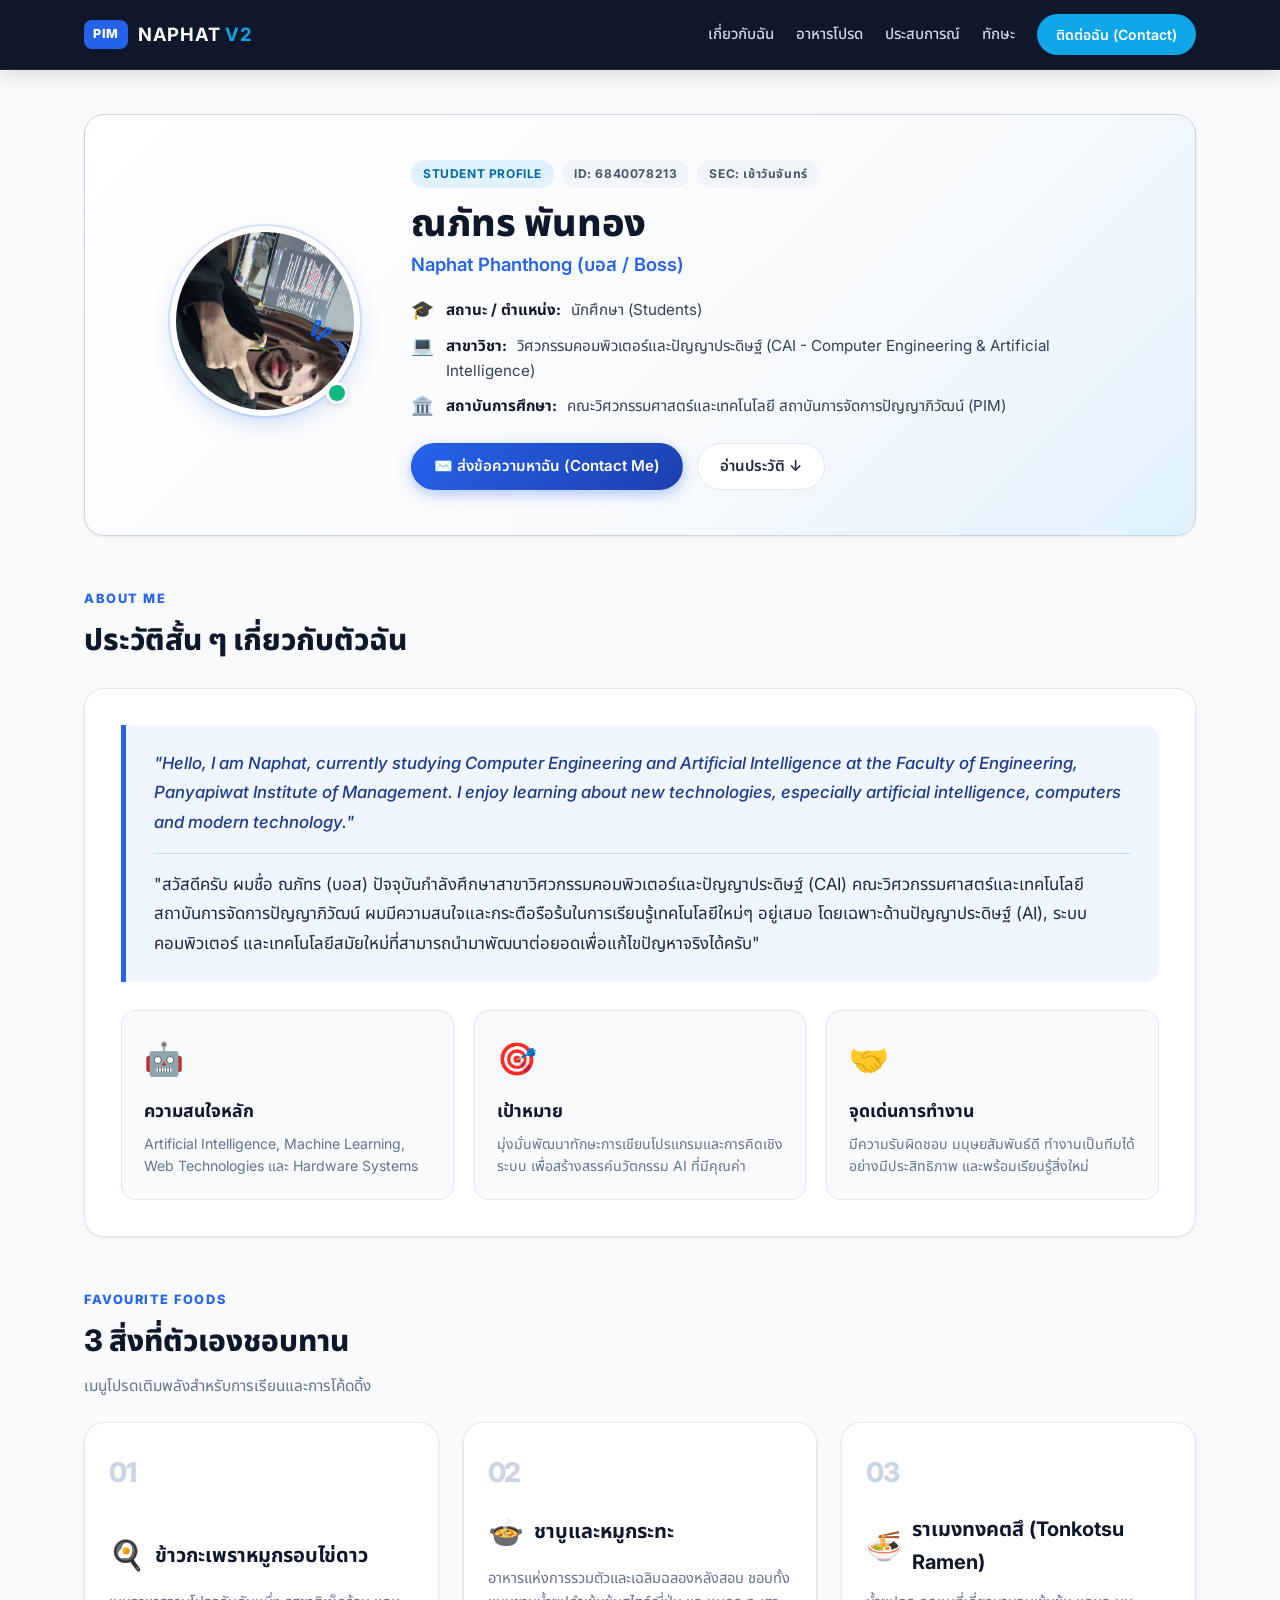
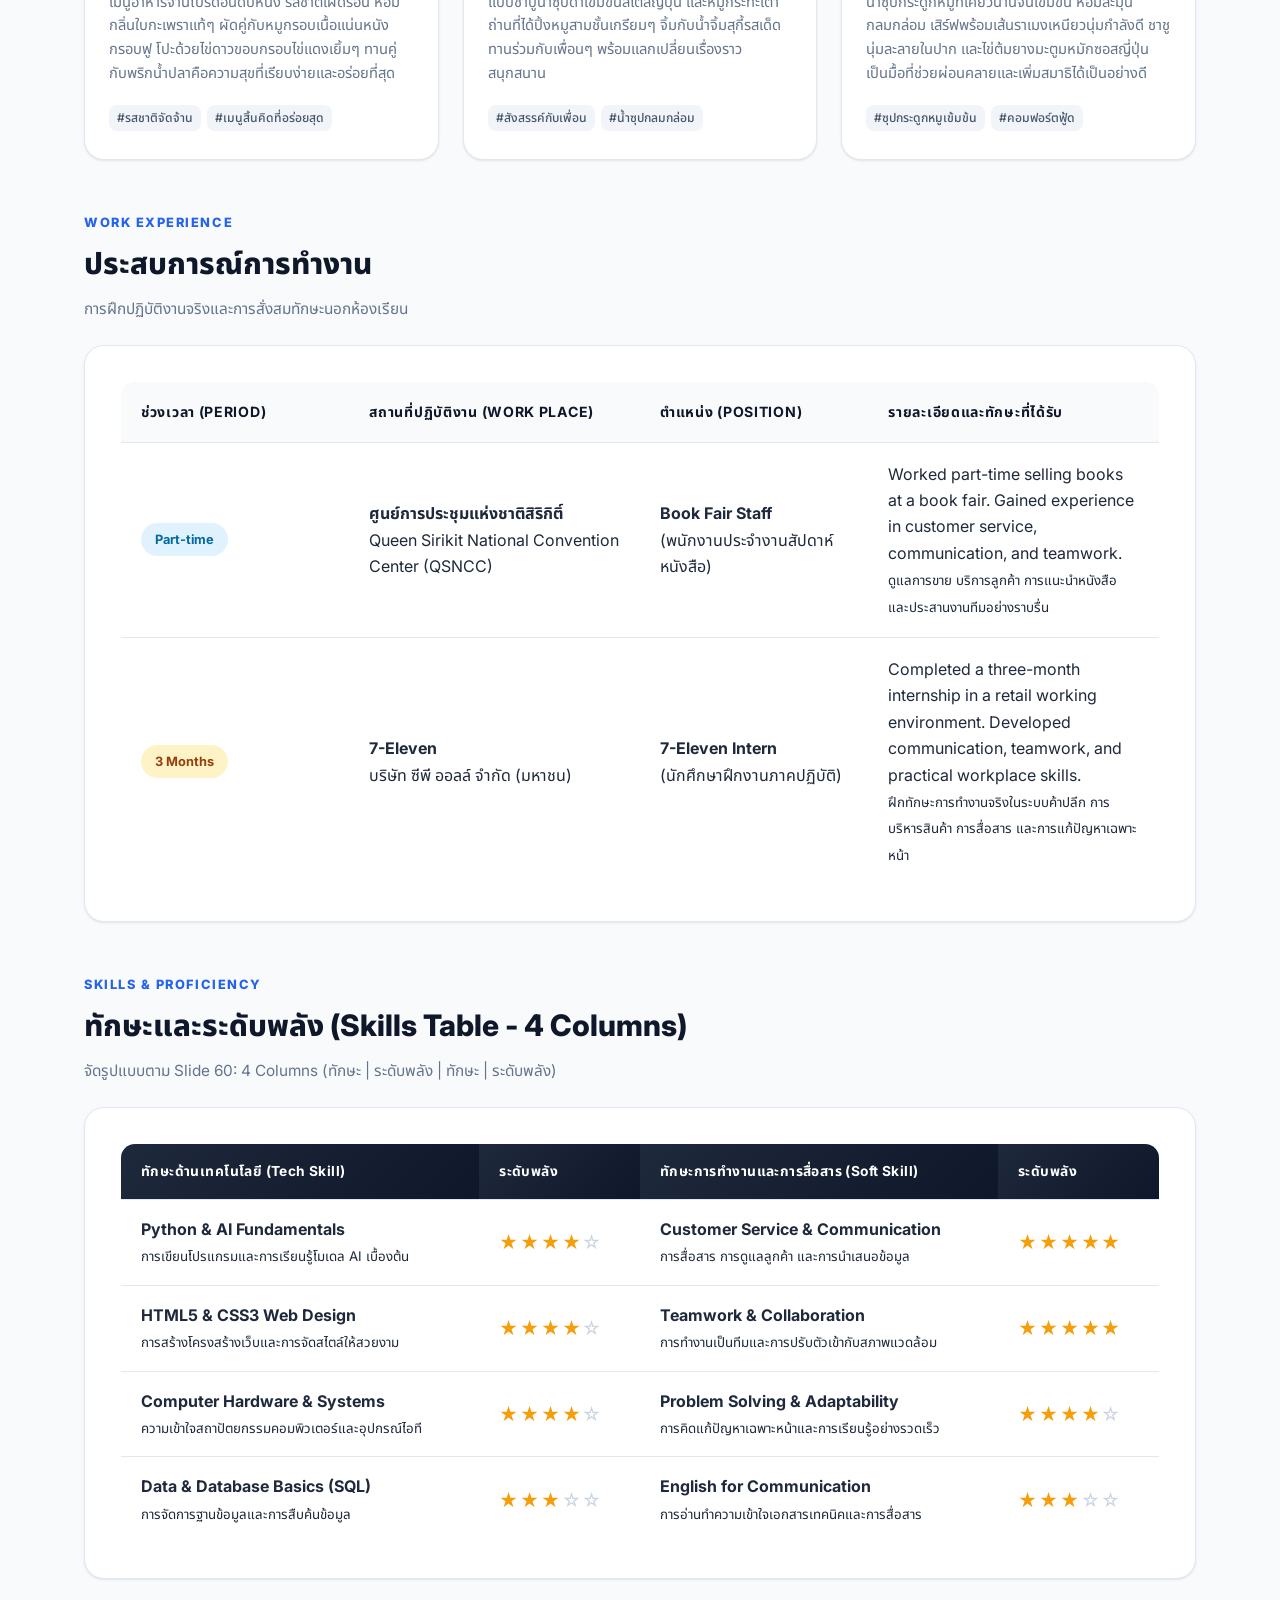
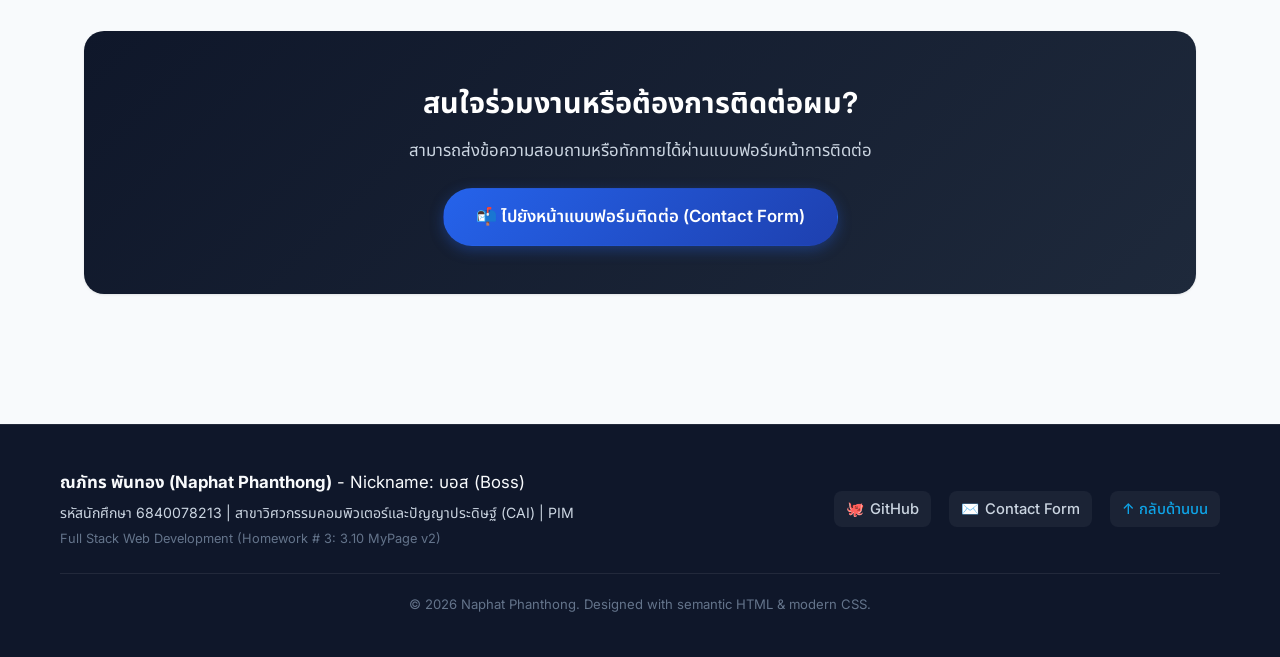
==== index.html @ 55279a35 "Initial commit for Homework 3.10 MyPage v2" ====
<!doctype html>
<html lang="th">
  <head>
    <meta charset="utf-8">
    <meta name="viewport" content="width=device-width, initial-scale=1">
    <meta name="description" content="Resume & Profile v2 - Naphat Phanthong (บอส) นักศึกษา CAI สถาบันการจัดการปัญญาภิวัฒน์">
    <title>Naphat Phanthong | My Page v2 (Profile & Resume)</title>
    <!-- Google Fonts: Inter & Noto Sans Thai -->
    <link rel="preconnect" href="https://fonts.googleapis.com">
    <link rel="preconnect" href="https://fonts.gstatic.com" crossorigin>
    <link href="https://fonts.googleapis.com/css2?family=Inter:wght@300;400;500;600;700;800&family=Noto+Sans+Thai:wght@300;400;500;600;700;800&display=swap" rel="stylesheet">
    <link rel="stylesheet" href="styles.css">
  </head>
  <body>
    <!-- Top Navigation Bar -->
    <header class="site-header">
      <nav class="nav-container" aria-label="เมนูหลัก">
        <a class="nav-brand" href="index.html">
          <span class="brand-badge">PIM</span>
          <span class="brand-text">NAPHAT <strong>V2</strong></span>
        </a>
        <div class="nav-links">
          <a href="#about" class="nav-link">เกี่ยวกับฉัน</a>
          <a href="#favourites" class="nav-link">อาหารโปรด</a>
          <a href="#experience" class="nav-link">ประสบการณ์</a>
          <a href="#skills" class="nav-link">ทักษะ</a>
          <!-- Button เข้าสู่หน้าการติดต่อจาก index.html ตาม Requirement ข้อ 10 -->
          <a href="contact.html" class="btn btn-nav">ติดต่อฉัน (Contact)</a>
        </div>
      </nav>
    </header>

    <main class="main-content">
      <!-- HERO / PROFILE SECTION -->
      <!-- จัด layout ในรูปแบบ Table ตามข้อกำหนด slide 59 (2 - HTML) -->
      <section class="hero-section" aria-label="ข้อมูลโปรไฟล์">
        <div class="card hero-card">
          <!-- Slide 59 Table Layout: Challenge ทำให้รูปกับ Text ห่างกันได้ด้วย CSS padding/border-spacing -->
          <table class="profile-layout-table" role="presentation">
            <tr>
              <!-- Profile Picture Cell (ภาพทรงกลมตาม requirement) -->
              <td class="profile-img-cell">
                <div class="avatar-wrapper">
                  <img src="pf.jpg" alt="รูปโปรไฟล์ของ ณภัทร พันทอง (Naphat Phanthong)" class="profile-img">
                  <span class="status-indicator" title="พร้อมเปิดรับโอกาสใหม่ๆ"></span>
                </div>
              </td>

              <!-- Profile Details Cell -->
              <td class="profile-info-cell">
                <div class="tag-row">
                  <span class="badge badge-accent">STUDENT PROFILE</span>
                  <span class="badge badge-subtle">ID: 6840078213</span>
                  <span class="badge badge-subtle">SEC: เช้าวันจันทร์</span>
                </div>
                <h1 class="profile-name">ณภัทร พันทอง</h1>
                <p class="profile-subname">Naphat Phanthong (บอส / Boss)</p>
                
                <div class="profile-meta-list">
                  <div class="meta-item">
                    <span class="meta-icon">🎓</span>
                    <div>
                      <strong>สถานะ / ตำแหน่ง:</strong>
                      <span>นักศึกษา (Students)</span>
                    </div>
                  </div>
                  <div class="meta-item">
                    <span class="meta-icon">💻</span>
                    <div>
                      <strong>สาขาวิชา:</strong>
                      <span>วิศวกรรมคอมพิวเตอร์และปัญญาประดิษฐ์ (CAI - Computer Engineering &amp; Artificial Intelligence)</span>
                    </div>
                  </div>
                  <div class="meta-item">
                    <span class="meta-icon">🏛️</span>
                    <div>
                      <strong>สถาบันการศึกษา:</strong>
                      <span>คณะวิศวกรรมศาสตร์และเทคโนโลยี สถาบันการจัดการปัญญาภิวัฒน์ (PIM)</span>
                    </div>
                  </div>
                </div>

                <div class="hero-actions">
                  <a href="contact.html" class="btn btn-primary">✉️ ส่งข้อความหาฉัน (Contact Me)</a>
                  <a href="#about" class="btn btn-secondary">อ่านประวัติ ↓</a>
                </div>
              </td>
            </tr>
          </table>
        </div>
      </section>

      <!-- ABOUT ME SECTION -->
      <section id="about" class="content-section" aria-labelledby="about-title">
        <div class="section-header">
          <p class="section-eyebrow">ABOUT ME</p>
          <h2 id="about-title" class="section-title">ประวัติสั้น ๆ เกี่ยวกับตัวฉัน</h2>
        </div>
        <div class="card about-card">
          <div class="about-quote">
            <p class="lang-en">
              "Hello, I am Naphat, currently studying Computer Engineering and Artificial Intelligence at the Faculty of Engineering, Panyapiwat Institute of Management. 
              I enjoy learning about new technologies, especially artificial intelligence, computers and modern technology."
            </p>
            <hr class="quote-divider">
            <p class="lang-th">
              "สวัสดีครับ ผมชื่อ ณภัทร (บอส) ปัจจุบันกำลังศึกษาสาขาวิศวกรรมคอมพิวเตอร์และปัญญาประดิษฐ์ (CAI) คณะวิศวกรรมศาสตร์และเทคโนโลยี สถาบันการจัดการปัญญาภิวัฒน์ 
              ผมมีความสนใจและกระตือรือร้นในการเรียนรู้เทคโนโลยีใหม่ๆ อยู่เสมอ โดยเฉพาะด้านปัญญาประดิษฐ์ (AI), ระบบคอมพิวเตอร์ และเทคโนโลยีสมัยใหม่ที่สามารถนำมาพัฒนาต่อยอดเพื่อแก้ไขปัญหาจริงได้ครับ"
            </p>
          </div>
          <div class="about-highlights">
            <div class="highlight-box">
              <span class="highlight-emoji">🤖</span>
              <h3>ความสนใจหลัก</h3>
              <p>Artificial Intelligence, Machine Learning, Web Technologies และ Hardware Systems</p>
            </div>
            <div class="highlight-box">
              <span class="highlight-emoji">🎯</span>
              <h3>เป้าหมาย</h3>
              <p>มุ่งมั่นพัฒนาทักษะการเขียนโปรแกรมและการคิดเชิงระบบ เพื่อสร้างสรรค์นวัตกรรม AI ที่มีคุณค่า</p>
            </div>
            <div class="highlight-box">
              <span class="highlight-emoji">🤝</span>
              <h3>จุดเด่นการทำงาน</h3>
              <p>มีความรับผิดชอบ มนุษยสัมพันธ์ดี ทำงานเป็นทีมได้อย่างมีประสิทธิภาพ และพร้อมเรียนรู้สิ่งใหม่</p>
            </div>
          </div>
        </div>
      </section>

      <!-- FAVOURITE FOODS SECTION (ใช้ ol หรือ ul บอกสิ่งที่ชอบทาน 3 อย่าง) -->
      <section id="favourites" class="content-section" aria-labelledby="favourites-title">
        <div class="section-header">
          <p class="section-eyebrow">FAVOURITE FOODS</p>
          <h2 id="favourites-title" class="section-title">3 สิ่งที่ตัวเองชอบทาน</h2>
          <p class="section-desc">เมนูโปรดเติมพลังสำหรับการเรียนและการโค้ดดิ้ง</p>
        </div>
        <!-- ใช้ ol ตามข้อกำหนดของอาจารย์ -->
        <ol class="food-list">
          <li class="food-item">
            <div class="food-rank">01</div>
            <div class="food-info">
              <div class="food-header">
                <span class="food-emoji">🍳</span>
                <h3>ข้าวกะเพราหมูกรอบไข่ดาว</h3>
              </div>
              <p class="food-desc">
                เมนูอาหารจานโปรดอันดับหนึ่ง รสชาติเผ็ดร้อน หอมกลิ่นใบกะเพราแท้ๆ ผัดคู่กับหมูกรอบเนื้อแน่นหนังกรอบฟู โปะด้วยไข่ดาวขอบกรอบไข่แดงเยิ้มๆ ทานคู่กับพริกน้ำปลาคือความสุขที่เรียบง่ายและอร่อยที่สุด
              </p>
              <div class="food-tags">
                <span class="tag">#รสชาติจัดจ้าน</span>
                <span class="tag">#เมนูสิ้นคิดที่อร่อยสุด</span>
              </div>
            </div>
          </li>

          <li class="food-item">
            <div class="food-rank">02</div>
            <div class="food-info">
              <div class="food-header">
                <span class="food-emoji">🍲</span>
                <h3>ชาบูและหมูกระทะ</h3>
              </div>
              <p class="food-desc">
                อาหารแห่งการรวมตัวและเฉลิมฉลองหลังสอบ ชอบทั้งแบบชาบูน้ำซุปดำเข้มข้นสไตล์ญี่ปุ่น และหมูกระทะเตาถ่านที่ได้ปิ้งหมูสามชั้นเกรียมๆ จิ้มกับน้ำจิ้มสุกี้รสเด็ด ทานร่วมกับเพื่อนๆ พร้อมแลกเปลี่ยนเรื่องราวสนุกสนาน
              </p>
              <div class="food-tags">
                <span class="tag">#สังสรรค์กับเพื่อน</span>
                <span class="tag">#น้ำซุปกลมกล่อม</span>
              </div>
            </div>
          </li>

          <li class="food-item">
            <div class="food-rank">03</div>
            <div class="food-info">
              <div class="food-header">
                <span class="food-emoji">🍜</span>
                <h3>ราเมงทงคตสึ (Tonkotsu Ramen)</h3>
              </div>
              <p class="food-desc">
                น้ำซุปกระดูกหมูที่เคี่ยวนานจนเข้มข้น หอมละมุน กลมกล่อม เสิร์ฟพร้อมเส้นราเมงเหนียวนุ่มกำลังดี ชาชูนุ่มละลายในปาก และไข่ต้มยางมะตูมหมักซอสญี่ปุ่น เป็นมื้อที่ช่วยผ่อนคลายและเพิ่มสมาธิได้เป็นอย่างดี
              </p>
              <div class="food-tags">
                <span class="tag">#ซุปกระดูกหมูเข้มข้น</span>
                <span class="tag">#คอมฟอร์ตฟู้ด</span>
              </div>
            </div>
          </li>
        </ol>
      </section>

      <!-- EXPERIENCE SECTION -->
      <section id="experience" class="content-section" aria-labelledby="experience-title">
        <div class="section-header">
          <p class="section-eyebrow">WORK EXPERIENCE</p>
          <h2 id="experience-title" class="section-title">ประสบการณ์การทำงาน</h2>
          <p class="section-desc">การฝึกปฏิบัติงานจริงและการสั่งสมทักษะนอกห้องเรียน</p>
        </div>
        
        <div class="card experience-card">
          <!-- ตารางแสดงประสบการณ์ตามแนวทาง Slide 60 (2 - HTML) -->
          <div class="table-responsive">
            <table class="experience-table">
              <thead>
                <tr>
                  <th scope="col" style="width: 22%;">ช่วงเวลา (Period)</th>
                  <th scope="col" style="width: 28%;">สถานที่ปฏิบัติงาน (Work Place)</th>
                  <th scope="col" style="width: 22%;">ตำแหน่ง (Position)</th>
                  <th scope="col" style="width: 28%;">รายละเอียดและทักษะที่ได้รับ</th>
                </tr>
              </thead>
              <tbody>
                <tr>
                  <td>
                    <span class="period-pill">Part-time</span>
                  </td>
                  <td>
                    <strong>ศูนย์การประชุมแห่งชาติสิริกิติ์</strong><br>
                    <span class="text-muted">Queen Sirikit National Convention Center (QSNCC)</span>
                  </td>
                  <td>
                    <strong>Book Fair Staff</strong><br>
                    <span class="text-muted">(พนักงานประจำงานสัปดาห์หนังสือ)</span>
                  </td>
                  <td>
                    Worked part-time selling books at a book fair. Gained experience in customer service, communication, and teamwork.<br>
                    <small class="text-muted">ดูแลการขาย บริการลูกค้า การแนะนำหนังสือ และประสานงานทีมอย่างราบรื่น</small>
                  </td>
                </tr>
                <tr>
                  <td>
                    <span class="period-pill period-intern">3 Months</span>
                  </td>
                  <td>
                    <strong>7-Eleven</strong><br>
                    <span class="text-muted">บริษัท ซีพี ออลล์ จำกัด (มหาชน)</span>
                  </td>
                  <td>
                    <strong>7-Eleven Intern</strong><br>
                    <span class="text-muted">(นักศึกษาฝึกงานภาคปฏิบัติ)</span>
                  </td>
                  <td>
                    Completed a three-month internship in a retail working environment. Developed communication, teamwork, and practical workplace skills.<br>
                    <small class="text-muted">ฝึกทักษะการทำงานจริงในระบบค้าปลีก การบริหารสินค้า การสื่อสาร และการแก้ปัญหาเฉพาะหน้า</small>
                  </td>
                </tr>
              </tbody>
            </table>
          </div>
        </div>
      </section>

      <!-- SKILLS SECTION -->
      <!-- กำหนดให้มี 4 column ใช้ Table ตามข้อกำหนด Slide 60 (2 - HTML) -->
      <section id="skills" class="content-section" aria-labelledby="skills-title">
        <div class="section-header">
          <p class="section-eyebrow">SKILLS &amp; PROFICIENCY</p>
          <h2 id="skills-title" class="section-title">ทักษะและระดับพลัง (Skills Table - 4 Columns)</h2>
          <p class="section-desc">จัดรูปแบบตาม Slide 60: 4 Columns (ทักษะ | ระดับพลัง | ทักษะ | ระดับพลัง)</p>
        </div>

        <div class="card skills-card">
          <div class="table-responsive">
            <!-- 4 Column Table according to slide 60 requirement -->
            <table class="skills-table">
              <thead>
                <tr>
                  <th scope="col">ทักษะด้านเทคโนโลยี (Tech Skill)</th>
                  <th scope="col">ระดับพลัง</th>
                  <th scope="col">ทักษะการทำงานและการสื่อสาร (Soft Skill)</th>
                  <th scope="col">ระดับพลัง</th>
                </tr>
              </thead>
              <tbody>
                <tr>
                  <td>
                    <strong>Python &amp; AI Fundamentals</strong><br>
                    <small class="text-muted">การเขียนโปรแกรมและการเรียนรู้โมเดล AI เบื้องต้น</small>
                  </td>
                  <td>
                    <span class="star-rating" aria-label="4 จาก 5 ดาว">
                      <span class="stars-active">★★★★</span><span class="stars-dim">☆</span>
                    </span>
                  </td>
                  <td>
                    <strong>Customer Service &amp; Communication</strong><br>
                    <small class="text-muted">การสื่อสาร การดูแลลูกค้า และการนำเสนอข้อมูล</small>
                  </td>
                  <td>
                    <span class="star-rating" aria-label="5 จาก 5 ดาว">
                      <span class="stars-active">★★★★★</span>
                    </span>
                  </td>
                </tr>
                <tr>
                  <td>
                    <strong>HTML5 &amp; CSS3 Web Design</strong><br>
                    <small class="text-muted">การสร้างโครงสร้างเว็บและการจัดสไตล์ให้สวยงาม</small>
                  </td>
                  <td>
                    <span class="star-rating" aria-label="4 จาก 5 ดาว">
                      <span class="stars-active">★★★★</span><span class="stars-dim">☆</span>
                    </span>
                  </td>
                  <td>
                    <strong>Teamwork &amp; Collaboration</strong><br>
                    <small class="text-muted">การทำงานเป็นทีมและการปรับตัวเข้ากับสภาพแวดล้อม</small>
                  </td>
                  <td>
                    <span class="star-rating" aria-label="5 จาก 5 ดาว">
                      <span class="stars-active">★★★★★</span>
                    </span>
                  </td>
                </tr>
                <tr>
                  <td>
                    <strong>Computer Hardware &amp; Systems</strong><br>
                    <small class="text-muted">ความเข้าใจสถาปัตยกรรมคอมพิวเตอร์และอุปกรณ์ไอที</small>
                  </td>
                  <td>
                    <span class="star-rating" aria-label="4 จาก 5 ดาว">
                      <span class="stars-active">★★★★</span><span class="stars-dim">☆</span>
                    </span>
                  </td>
                  <td>
                    <strong>Problem Solving &amp; Adaptability</strong><br>
                    <small class="text-muted">การคิดแก้ปัญหาเฉพาะหน้าและการเรียนรู้อย่างรวดเร็ว</small>
                  </td>
                  <td>
                    <span class="star-rating" aria-label="4 จาก 5 ดาว">
                      <span class="stars-active">★★★★</span><span class="stars-dim">☆</span>
                    </span>
                  </td>
                </tr>
                <tr>
                  <td>
                    <strong>Data &amp; Database Basics (SQL)</strong><br>
                    <small class="text-muted">การจัดการฐานข้อมูลและการสืบค้นข้อมูล</small>
                  </td>
                  <td>
                    <span class="star-rating" aria-label="3 จาก 5 ดาว">
                      <span class="stars-active">★★★</span><span class="stars-dim">☆☆</span>
                    </span>
                  </td>
                  <td>
                    <strong>English for Communication</strong><br>
                    <small class="text-muted">การอ่านทำความเข้าใจเอกสารเทคนิคและการสื่อสาร</small>
                  </td>
                  <td>
                    <span class="star-rating" aria-label="3 จาก 5 ดาว">
                      <span class="stars-active">★★★</span><span class="stars-dim">☆☆</span>
                    </span>
                  </td>
                </tr>
              </tbody>
            </table>
          </div>
        </div>
      </section>

      <!-- CALL TO ACTION SECTION -->
      <section class="cta-section">
        <div class="card cta-card">
          <h2>สนใจร่วมงานหรือต้องการติดต่อผม?</h2>
          <p>สามารถส่งข้อความสอบถามหรือทักทายได้ผ่านแบบฟอร์มหน้าการติดต่อ</p>
          <a href="contact.html" class="btn btn-primary btn-large">📬 ไปยังหน้าแบบฟอร์มติดต่อ (Contact Form)</a>
        </div>
      </section>
    </main>

    <!-- FOOTER SECTION (ตามข้อกำหนด: ใส่ link Github และ contact.html) -->
    <footer class="site-footer">
      <div class="footer-container">
        <div class="footer-info">
          <p class="footer-author"><strong>ณภัทร พันทอง (Naphat Phanthong)</strong> - Nickname: บอส (Boss)</p>
          <p class="footer-sub">รหัสนักศึกษา 6840078213 | สาขาวิศวกรรมคอมพิวเตอร์และปัญญาประดิษฐ์ (CAI) | PIM</p>
          <p class="footer-course">Full Stack Web Development (Homework # 3: 3.10 MyPage v2)</p>
        </div>
        <div class="footer-links">
          <a href="https://github.com/" target="_blank" rel="noopener noreferrer" class="footer-link">
            <span class="link-icon">🐙</span> GitHub
          </a>
          <a href="contact.html" class="footer-link">
            <span class="link-icon">✉️</span> Contact Form
          </a>
          <a href="#top" class="footer-link top-link">
            ↑ กลับด้านบน
          </a>
        </div>
      </div>
      <div class="footer-bottom">
        <p>© 2026 Naphat Phanthong. Designed with semantic HTML &amp; modern CSS.</p>
      </div>
    </footer>
  </body>
</html>
---- styles.css ----
/* ==========================================================================
   MyPage v2 - Stylesheet
   Student: Naphat Phanthong (บอส) 6840078213
   Department: CAI (Computer Engineering & AI), PIM
   Course: Full Stack Web Development - Homework # 3.10
   ========================================================================== */

/* --------------------------------------------------------------------------
   1. CSS Variables & Reset
   -------------------------------------------------------------------------- */
:root {
  --primary: #2563eb;         /* Modern Royal Blue */
  --primary-dark: #1d4ed8;
  --primary-light: #60a5fa;
  --primary-soft: #eff6ff;

  --accent: #0ea5e9;          /* Cyan Accent */
  --accent-glow: rgba(14, 165, 233, 0.15);

  --dark-bg: #0f172a;         /* Slate 900 for Nav/Footer */
  --dark-surface: #1e293b;    /* Slate 800 */
  --dark-text: #f8fafc;

  --body-bg: #f8fafc;         /* Crisp soft background */
  --card-bg: #ffffff;
  --card-border: #e2e8f0;

  --text-main: #1e293b;       /* Slate 800 */
  --text-muted: #64748b;      /* Slate 500 */
  --text-light: #94a3b8;

  --star-active: #f59e0b;     /* Amber gold for star ratings */
  --star-dim: #cbd5e1;

  --radius-sm: 8px;
  --radius-md: 14px;
  --radius-lg: 20px;
  --radius-full: 9999px;

  --shadow-sm: 0 1px 3px rgba(0, 0, 0, 0.06), 0 1px 2px rgba(0, 0, 0, 0.04);
  --shadow-md: 0 4px 14px -2px rgba(15, 23, 42, 0.08), 0 2px 6px -1px rgba(15, 23, 42, 0.04);
  --shadow-lg: 0 12px 28px -4px rgba(15, 23, 42, 0.12), 0 4px 10px -2px rgba(15, 23, 42, 0.06);

  --font-family: 'Inter', 'Noto Sans Thai', -apple-system, BlinkMacSystemFont, sans-serif;
  --transition: all 0.25s cubic-bezier(0.4, 0, 0.2, 1);
}

*, *::before, *::after {
  box-sizing: border-box;
}

html {
  scroll-behavior: smooth;
  font-size: 16px;
}

body {
  margin: 0;
  padding: 0;
  font-family: var(--font-family);
  background-color: var(--body-bg);
  color: var(--text-main);
  line-height: 1.65;
  -webkit-font-smoothing: antialiased;
}

a {
  color: var(--primary);
  text-decoration: none;
  transition: var(--transition);
}

a:hover {
  color: var(--primary-dark);
}

img {
  max-width: 100%;
  display: block;
}

/* --------------------------------------------------------------------------
   2. Header & Navigation Bar
   -------------------------------------------------------------------------- */
.site-header {
  background: var(--dark-bg);
  position: sticky;
  top: 0;
  z-index: 100;
  box-shadow: 0 4px 20px rgba(0, 0, 0, 0.15);
  border-bottom: 1px solid rgba(255, 255, 255, 0.08);
}

.nav-container {
  max-width: 1160px;
  margin: 0 auto;
  padding: 14px 24px;
  display: flex;
  align-items: center;
  justify-content: space-between;
  gap: 20px;
}

.nav-brand {
  display: flex;
  align-items: center;
  gap: 10px;
  color: #ffffff;
  text-decoration: none;
}

.brand-badge {
  background: var(--primary);
  color: #ffffff;
  font-weight: 800;
  font-size: 0.78rem;
  letter-spacing: 0.05em;
  padding: 4px 9px;
  border-radius: var(--radius-sm);
  display: inline-block;
}

.brand-text {
  font-weight: 700;
  font-size: 1.15rem;
  letter-spacing: 0.04em;
  color: #ffffff;
}

.brand-text strong {
  color: var(--accent);
}

.nav-links {
  display: flex;
  align-items: center;
  gap: 22px;
}

.nav-link {
  color: #cbd5e1;
  font-size: 0.94rem;
  font-weight: 500;
  transition: var(--transition);
}

.nav-link:hover {
  color: #ffffff;
}

/* --------------------------------------------------------------------------
   3. Buttons & Badges
   -------------------------------------------------------------------------- */
.btn {
  display: inline-flex;
  align-items: center;
  justify-content: center;
  gap: 8px;
  font-family: inherit;
  font-weight: 600;
  font-size: 0.94rem;
  padding: 10px 22px;
  border-radius: var(--radius-full);
  border: 1px solid transparent;
  cursor: pointer;
  transition: var(--transition);
  text-decoration: none;
}

.btn-primary {
  background: linear-gradient(135deg, var(--primary) 0%, #1e40af 100%);
  color: #ffffff;
  box-shadow: 0 4px 14px rgba(37, 99, 235, 0.35);
}

.btn-primary:hover {
  background: linear-gradient(135deg, var(--primary-dark) 0%, #172554 100%);
  color: #ffffff;
  transform: translateY(-2px);
  box-shadow: 0 6px 18px rgba(37, 99, 235, 0.45);
}

.btn-secondary {
  background: #ffffff;
  color: var(--text-main);
  border: 1px solid var(--card-border);
}

.btn-secondary:hover {
  background: var(--primary-soft);
  color: var(--primary);
  border-color: var(--primary-light);
  transform: translateY(-2px);
}

.btn-nav {
  background: var(--accent);
  color: #ffffff;
  font-size: 0.88rem;
  padding: 8px 18px;
}

.btn-nav:hover,
.btn-nav.active {
  background: #0284c7;
  color: #ffffff;
  transform: translateY(-1px);
}

.btn-large {
  padding: 14px 32px;
  font-size: 1.05rem;
}

.btn-block {
  width: 100%;
}

.badge {
  display: inline-block;
  padding: 4px 12px;
  font-size: 0.75rem;
  font-weight: 700;
  border-radius: var(--radius-full);
  letter-spacing: 0.05em;
}

.badge-accent {
  background: #e0f2fe;
  color: #0369a1;
}

.badge-subtle {
  background: #f1f5f9;
  color: #475569;
}

/* --------------------------------------------------------------------------
   4. Layout & Cards
   -------------------------------------------------------------------------- */
.main-content {
  max-width: 1160px;
  margin: 0 auto;
  padding: 32px 24px 60px;
}

.content-section {
  margin-top: 52px;
}

.section-header {
  margin-bottom: 24px;
}

.section-eyebrow {
  margin: 0 0 6px;
  font-size: 0.8rem;
  font-weight: 800;
  letter-spacing: 0.12em;
  color: var(--primary);
}

.section-title {
  margin: 0 0 8px;
  font-size: 1.85rem;
  font-weight: 800;
  color: var(--dark-bg);
}

.section-desc {
  margin: 0;
  color: var(--text-muted);
  font-size: 0.96rem;
}

.card {
  background: var(--card-bg);
  border: 1px solid var(--card-border);
  border-radius: var(--radius-lg);
  padding: 36px;
  box-shadow: var(--shadow-sm);
  transition: var(--transition);
}

.card:hover {
  box-shadow: var(--shadow-md);
}

/* --------------------------------------------------------------------------
   5. Hero / Profile Layout (Slide 59 Table Requirement)
   -------------------------------------------------------------------------- */
.hero-section {
  margin-top: 12px;
}

.hero-card {
  background: linear-gradient(135deg, #ffffff 0%, #f8fafc 60%, #e0f2fe 100%);
  border: 1px solid #cbd5e1;
  padding: 44px;
}

/* 
   *** CHALLENGE (Slide 59: 2 - HTML) ***
   คำถาม: ทำให้รูปกับ Text ห่างกันได้อย่างไร?
   คำตอบ:
   1) ใช้ border-spacing: 36px 0; บนแท็ก table เมื่อตั้ง border-collapse: separate;
   2) หรือใช้ padding-left บน <td> ข้อความ (.profile-info-cell)
   โค้ดด้านล่างใช้ทั้งสองวิธีเพื่อระยะห่างที่สวยงามและรองรับทุกเบราว์เซอร์
*/
.profile-layout-table {
  width: 100%;
  border-collapse: separate;
  border-spacing: 36px 0; /* ระยะห่างระหว่างคอลัมน์รูปภาพกับข้อความ */
  margin: 0;
}

.profile-img-cell {
  width: 200px;
  vertical-align: middle;
  text-align: center;
  padding: 0;
}

.profile-info-cell {
  vertical-align: middle;
  padding-left: 10px; /* เพิ่มระยะห่างระหว่างรูปภาพกับข้อความ */
}

.avatar-wrapper {
  position: relative;
  display: inline-block;
  width: 190px;
  height: 190px;
}

/* รูปโปรไฟล์เป็นวงกลมตามโจทย์ */
.profile-img {
  width: 100%;
  height: 100%;
  object-fit: cover;
  border-radius: 50%;
  border: 6px solid #ffffff;
  box-shadow: 0 10px 25px -5px rgba(37, 99, 235, 0.25), 0 0 0 2px rgba(37, 99, 235, 0.15);
  background-color: #cbd5e1;
}

.status-indicator {
  position: absolute;
  bottom: 12px;
  right: 12px;
  width: 22px;
  height: 22px;
  background: #10b981; /* Green online badge */
  border: 3px solid #ffffff;
  border-radius: 50%;
  box-shadow: 0 2px 6px rgba(0, 0, 0, 0.15);
}

.tag-row {
  display: flex;
  flex-wrap: wrap;
  gap: 8px;
  margin-bottom: 12px;
}

.profile-name {
  margin: 0 0 4px;
  font-size: 2.35rem;
  font-weight: 800;
  color: var(--dark-bg);
  line-height: 1.2;
}

.profile-subname {
  margin: 0 0 18px;
  font-size: 1.15rem;
  color: var(--primary);
  font-weight: 600;
}

.profile-meta-list {
  display: flex;
  flex-direction: column;
  gap: 10px;
  margin-bottom: 24px;
}

.meta-item {
  display: flex;
  align-items: flex-start;
  gap: 12px;
  font-size: 0.95rem;
}

.meta-icon {
  font-size: 1.15rem;
  line-height: 1.4;
}

.meta-item strong {
  color: var(--dark-bg);
  margin-right: 6px;
}

.meta-item span {
  color: #334155;
}

.hero-actions {
  display: flex;
  flex-wrap: wrap;
  gap: 14px;
  margin-top: 10px;
}

/* --------------------------------------------------------------------------
   6. About Me Section
   -------------------------------------------------------------------------- */
.about-quote {
  background: var(--primary-soft);
  border-left: 5px solid var(--primary);
  padding: 24px 28px;
  border-radius: 0 var(--radius-md) var(--radius-md) 0;
  margin-bottom: 28px;
}

.about-quote p {
  margin: 0;
  font-size: 1.05rem;
  line-height: 1.75;
}

.lang-en {
  color: #1e3a8a;
  font-weight: 500;
  font-style: italic;
}

.quote-divider {
  border: 0;
  height: 1px;
  background: #bfdbfe;
  margin: 16px 0;
}

.lang-th {
  color: #1e293b;
}

.about-highlights {
  display: grid;
  grid-template-columns: repeat(3, 1fr);
  gap: 20px;
}

.highlight-box {
  background: #f8fafc;
  border: 1px solid var(--card-border);
  border-radius: var(--radius-md);
  padding: 22px;
  transition: var(--transition);
}

.highlight-box:hover {
  border-color: var(--primary-light);
  transform: translateY(-3px);
  background: #ffffff;
}

.highlight-emoji {
  font-size: 2rem;
  display: inline-block;
  margin-bottom: 10px;
}

.highlight-box h3 {
  margin: 0 0 8px;
  font-size: 1.1rem;
  color: var(--dark-bg);
}

.highlight-box p {
  margin: 0;
  font-size: 0.88rem;
  color: var(--text-muted);
  line-height: 1.55;
}

/* --------------------------------------------------------------------------
   7. Favourite Food Section (ol / ul)
   -------------------------------------------------------------------------- */
.food-list {
  list-style: none;
  padding: 0;
  margin: 0;
  display: grid;
  grid-template-columns: repeat(3, 1fr);
  gap: 24px;
  counter-reset: food-counter;
}

.food-item {
  background: var(--card-bg);
  border: 1px solid var(--card-border);
  border-radius: var(--radius-lg);
  padding: 28px 24px;
  position: relative;
  display: flex;
  flex-direction: column;
  justify-content: space-between;
  box-shadow: var(--shadow-sm);
  transition: var(--transition);
  overflow: hidden;
}

.food-item::before {
  content: '';
  position: absolute;
  top: 0;
  left: 0;
  right: 0;
  height: 5px;
  background: linear-gradient(90deg, var(--primary), var(--accent));
  opacity: 0;
  transition: var(--transition);
}

.food-item:hover {
  transform: translateY(-4px);
  box-shadow: var(--shadow-lg);
  border-color: #cbd5e1;
}

.food-item:hover::before {
  opacity: 1;
}

.food-rank {
  font-size: 1.7rem;
  font-weight: 800;
  color: #cbd5e1;
  letter-spacing: -0.05em;
  margin-bottom: 12px;
}

.food-header {
  display: flex;
  align-items: center;
  gap: 10px;
  margin-bottom: 12px;
}

.food-emoji {
  font-size: 1.8rem;
}

.food-header h3 {
  margin: 0;
  font-size: 1.25rem;
  color: var(--dark-bg);
}

.food-desc {
  margin: 0 0 20px;
  font-size: 0.92rem;
  color: var(--text-muted);
  line-height: 1.6;
}

.food-tags {
  display: flex;
  flex-wrap: wrap;
  gap: 6px;
}

.tag {
  background: #f1f5f9;
  color: #475569;
  font-size: 0.76rem;
  padding: 3px 8px;
  border-radius: var(--radius-sm);
  font-weight: 500;
}

/* --------------------------------------------------------------------------
   8. Experience Table
   -------------------------------------------------------------------------- */
.table-responsive {
  width: 100%;
  overflow-x: auto;
  border-radius: var(--radius-md);
}

.experience-table {
  width: 100%;
  border-collapse: collapse;
  min-width: 680px;
  text-align: left;
}

.experience-table th,
.experience-table td {
  padding: 18px 20px;
  border-bottom: 1px solid var(--card-border);
  vertical-align: middle;
}

.experience-table th {
  background: #f8fafc;
  color: var(--dark-bg);
  font-weight: 700;
  font-size: 0.88rem;
  text-transform: uppercase;
  letter-spacing: 0.05em;
}

.experience-table tbody tr {
  transition: background 0.2s ease;
}

.experience-table tbody tr:hover {
  background: #f8fafc;
}

.experience-table tbody tr:last-child td {
  border-bottom: 0;
}

.period-pill {
  display: inline-block;
  background: #e0f2fe;
  color: #0369a1;
  font-weight: 700;
  font-size: 0.8rem;
  padding: 6px 14px;
  border-radius: var(--radius-full);
}

.period-intern {
  background: #fef3c7;
  color: #92400e;
}

/* --------------------------------------------------------------------------
   9. Skills Table (Slide 60 - 4 Columns Requirement)
   -------------------------------------------------------------------------- */
.skills-table {
  width: 100%;
  border-collapse: collapse;
  min-width: 720px;
  text-align: left;
}

.skills-table th,
.skills-table td {
  padding: 16px 20px;
  border-bottom: 1px solid var(--card-border);
  vertical-align: middle;
}

.skills-table th {
  background: linear-gradient(135deg, #1e293b 0%, #0f172a 100%);
  color: #ffffff;
  font-weight: 700;
  font-size: 0.86rem;
  letter-spacing: 0.03em;
}

.skills-table tbody tr {
  transition: background 0.15s ease;
}

.skills-table tbody tr:hover {
  background: #f8fafc;
}

.skills-table tbody tr:last-child td {
  border-bottom: 0;
}

.skills-table td:nth-child(2),
.skills-table td:nth-child(4) {
  white-space: nowrap;
}

.star-rating {
  font-size: 1.15rem;
  letter-spacing: 0.1em;
}

.stars-active {
  color: var(--star-active);
}

.stars-dim {
  color: var(--star-dim);
}

/* --------------------------------------------------------------------------
   10. Call to Action (CTA)
   -------------------------------------------------------------------------- */
.cta-section {
  margin-top: 52px;
}

.cta-card {
  text-align: center;
  background: linear-gradient(135deg, #0f172a 0%, #1e293b 100%);
  color: #ffffff;
  padding: 48px 30px;
  border: 0;
}

.cta-card h2 {
  margin: 0 0 10px;
  font-size: 1.8rem;
  color: #ffffff;
}

.cta-card p {
  margin: 0 0 24px;
  color: #cbd5e1;
  font-size: 1.05rem;
}

/* --------------------------------------------------------------------------
   11. Contact Page Form & Layout
   -------------------------------------------------------------------------- */
.contact-body {
  background-color: #f1f5f9;
}

.contact-page-section {
  max-width: 1040px;
  margin: 12px auto 0;
}

.text-center {
  text-align: center;
}

.contact-grid {
  display: grid;
  grid-template-columns: 1fr 1.35fr;
  gap: 32px;
  margin-top: 32px;
  align-items: start;
}

.contact-info-card {
  background: #ffffff;
}

.info-card-header {
  display: flex;
  align-items: center;
  gap: 16px;
}

.avatar-mini {
  width: 64px;
  height: 64px;
  flex: 0 0 64px;
}

.mini-profile-img {
  width: 100%;
  height: 100%;
  object-fit: cover;
  border-radius: 50%;
  border: 2px solid var(--primary);
}

.info-card-header h2 {
  margin: 0;
  font-size: 1.3rem;
  color: var(--dark-bg);
}

.card-divider {
  border: 0;
  height: 1px;
  background: var(--card-border);
  margin: 22px 0;
}

.contact-details-list {
  display: flex;
  flex-direction: column;
  gap: 20px;
}

.detail-item {
  display: flex;
  align-items: flex-start;
  gap: 14px;
}

.detail-icon {
  font-size: 1.35rem;
  line-height: 1.2;
}

.detail-item strong {
  display: block;
  font-size: 0.88rem;
  color: var(--text-muted);
  text-transform: uppercase;
  letter-spacing: 0.05em;
  margin-bottom: 3px;
}

.detail-item p {
  margin: 0;
  font-size: 0.95rem;
  color: var(--text-main);
  line-height: 1.5;
}

.back-home-box {
  margin-top: 28px;
}

.contact-form-card {
  background: #ffffff;
}

.form-title {
  margin: 0 0 6px;
  font-size: 1.55rem;
  color: var(--dark-bg);
}

.form-subtitle {
  margin: 0 0 24px;
  color: var(--text-muted);
  font-size: 0.92rem;
}

.contact-form {
  display: flex;
  flex-direction: column;
  gap: 20px;
}

.form-group {
  display: flex;
  flex-direction: column;
  gap: 7px;
}

.form-group label {
  font-size: 0.92rem;
  font-weight: 600;
  color: var(--dark-bg);
}

.required {
  color: #ef4444;
}

.form-group input,
.form-group select,
.form-group textarea {
  width: 100%;
  padding: 12px 16px;
  font-family: inherit;
  font-size: 0.95rem;
  color: var(--text-main);
  background: #f8fafc;
  border: 1px solid var(--card-border);
  border-radius: var(--radius-md);
  transition: var(--transition);
  outline: none;
}

.form-group input:focus,
.form-group select:focus,
.form-group textarea:focus {
  background: #ffffff;
  border-color: var(--primary);
  box-shadow: 0 0 0 3px rgba(37, 99, 235, 0.15);
}

.form-group textarea {
  resize: vertical;
  min-height: 120px;
}

.form-actions {
  display: flex;
  gap: 12px;
  margin-top: 8px;
}

/* --------------------------------------------------------------------------
   12. Footer Section (GitHub Link & Contact.html Link Required)
   -------------------------------------------------------------------------- */
.site-footer {
  background: var(--dark-bg);
  color: #94a3b8;
  padding: 44px 24px 28px;
  margin-top: 70px;
  border-top: 1px solid rgba(255, 255, 255, 0.08);
}

.footer-container {
  max-width: 1160px;
  margin: 0 auto;
  display: flex;
  justify-content: space-between;
  align-items: center;
  flex-wrap: wrap;
  gap: 24px;
  padding-bottom: 24px;
  border-bottom: 1px solid rgba(255, 255, 255, 0.08);
}

.footer-author {
  margin: 0 0 4px;
  color: #f8fafc;
  font-size: 1.05rem;
}

.footer-sub {
  margin: 0 0 4px;
  font-size: 0.88rem;
  color: #cbd5e1;
}

.footer-course {
  margin: 0;
  font-size: 0.8rem;
  color: #64748b;
}

.footer-links {
  display: flex;
  align-items: center;
  gap: 18px;
  flex-wrap: wrap;
}

.footer-link {
  display: inline-flex;
  align-items: center;
  gap: 6px;
  color: #cbd5e1;
  font-size: 0.92rem;
  font-weight: 500;
  padding: 6px 12px;
  border-radius: var(--radius-sm);
  background: rgba(255, 255, 255, 0.05);
  transition: var(--transition);
}

.footer-link:hover,
.footer-link.active {
  background: rgba(255, 255, 255, 0.12);
  color: #ffffff;
}

.top-link {
  color: var(--accent);
}

.footer-bottom {
  max-width: 1160px;
  margin: 20px auto 0;
  text-align: center;
  font-size: 0.82rem;
  color: #64748b;
}

/* --------------------------------------------------------------------------
   13. Responsive Media Queries
   -------------------------------------------------------------------------- */
@media (max-width: 900px) {
  .food-list {
    grid-template-columns: 1fr;
  }

  .about-highlights {
    grid-template-columns: 1fr;
  }

  .contact-grid {
    grid-template-columns: 1fr;
  }

  /* Slide 59 challenge mobile adaptation */
  .profile-layout-table,
  .profile-layout-table tbody,
  .profile-layout-table tr,
  .profile-layout-table td {
    display: block;
    width: 100%;
    text-align: center;
  }

  .profile-layout-table {
    border-spacing: 0;
  }

  .profile-info-cell {
    padding-left: 0;
    margin-top: 24px;
  }

  .tag-row,
  .hero-actions {
    justify-content: center;
  }

  .meta-item {
    justify-content: center;
    text-align: left;
  }
}

@media (max-width: 640px) {
  .nav-container {
    flex-direction: column;
    align-items: flex-start;
  }

  .nav-links {
    width: 100%;
    flex-wrap: wrap;
    gap: 12px;
  }

  .card {
    padding: 24px;
  }

  .hero-card {
    padding: 28px 18px;
  }

  .profile-name {
    font-size: 1.85rem;
  }

  .footer-container {
    flex-direction: column;
    align-items: flex-start;
  }
}
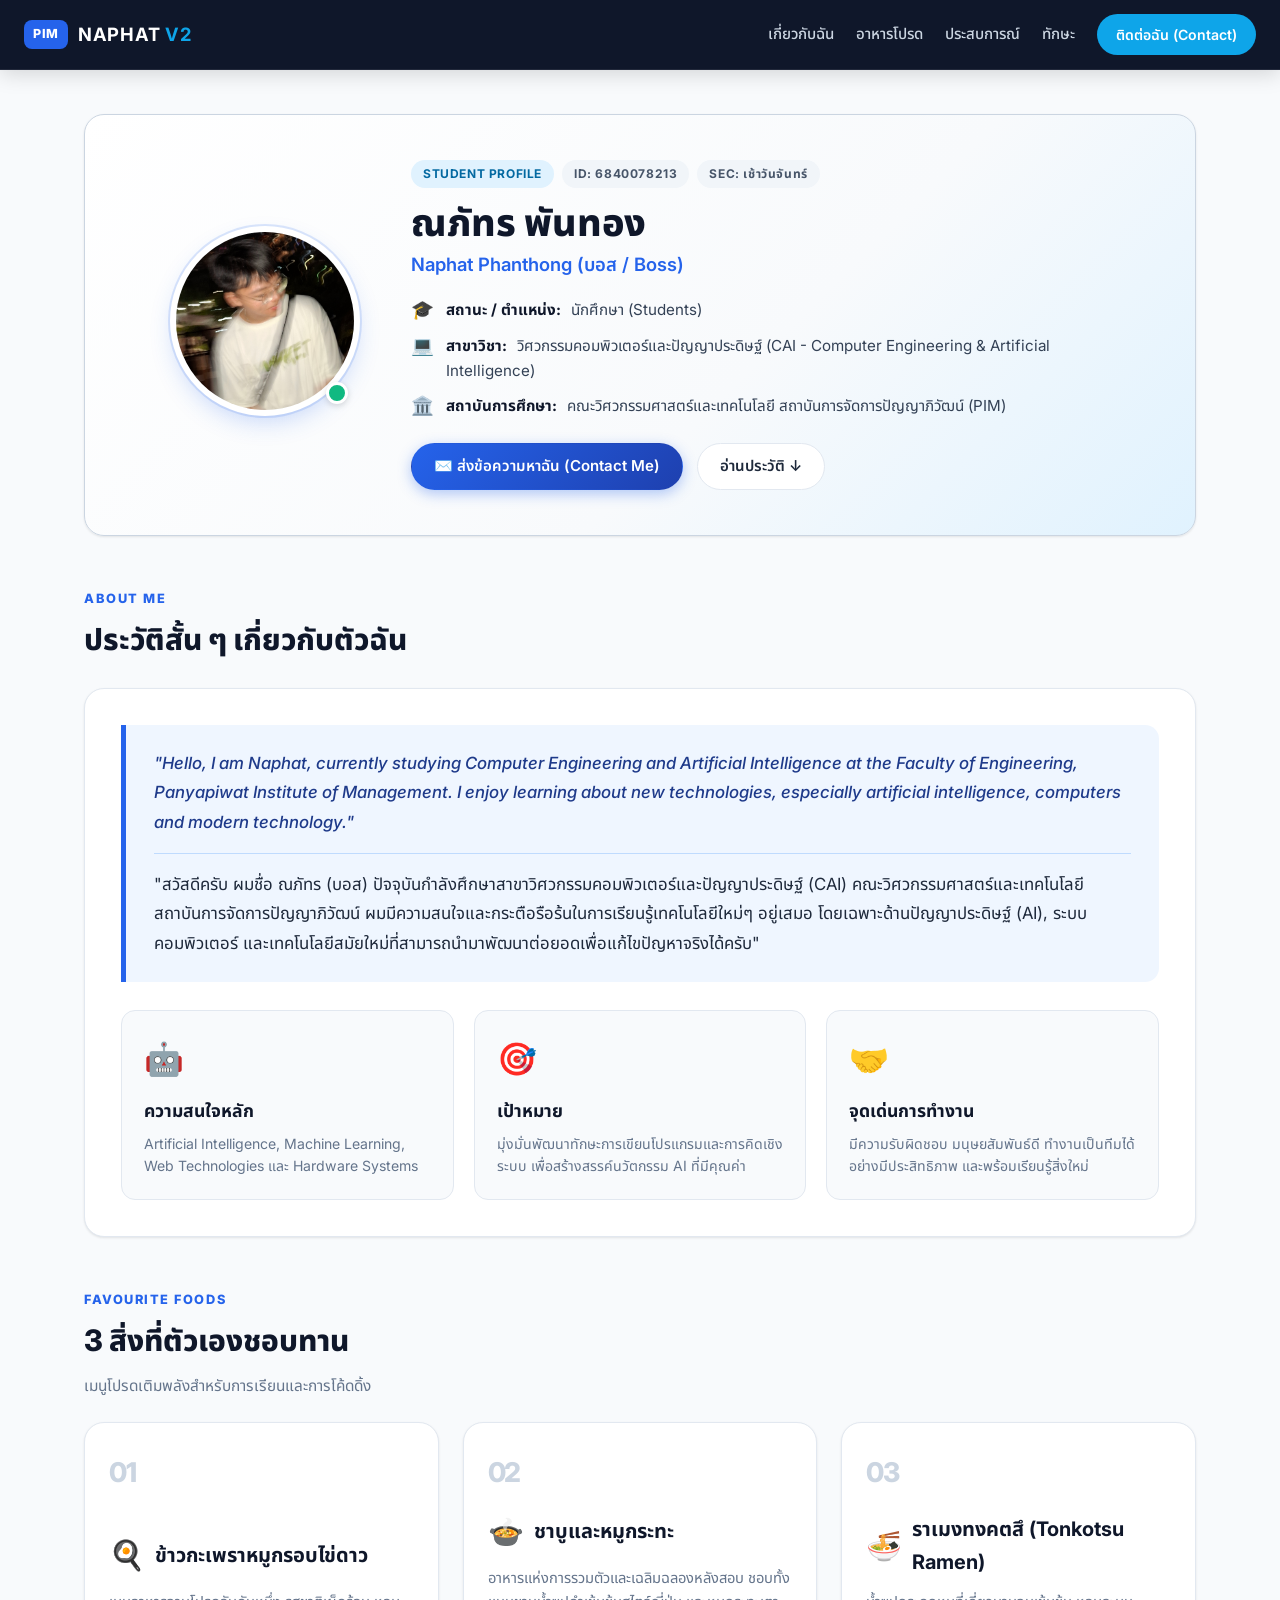
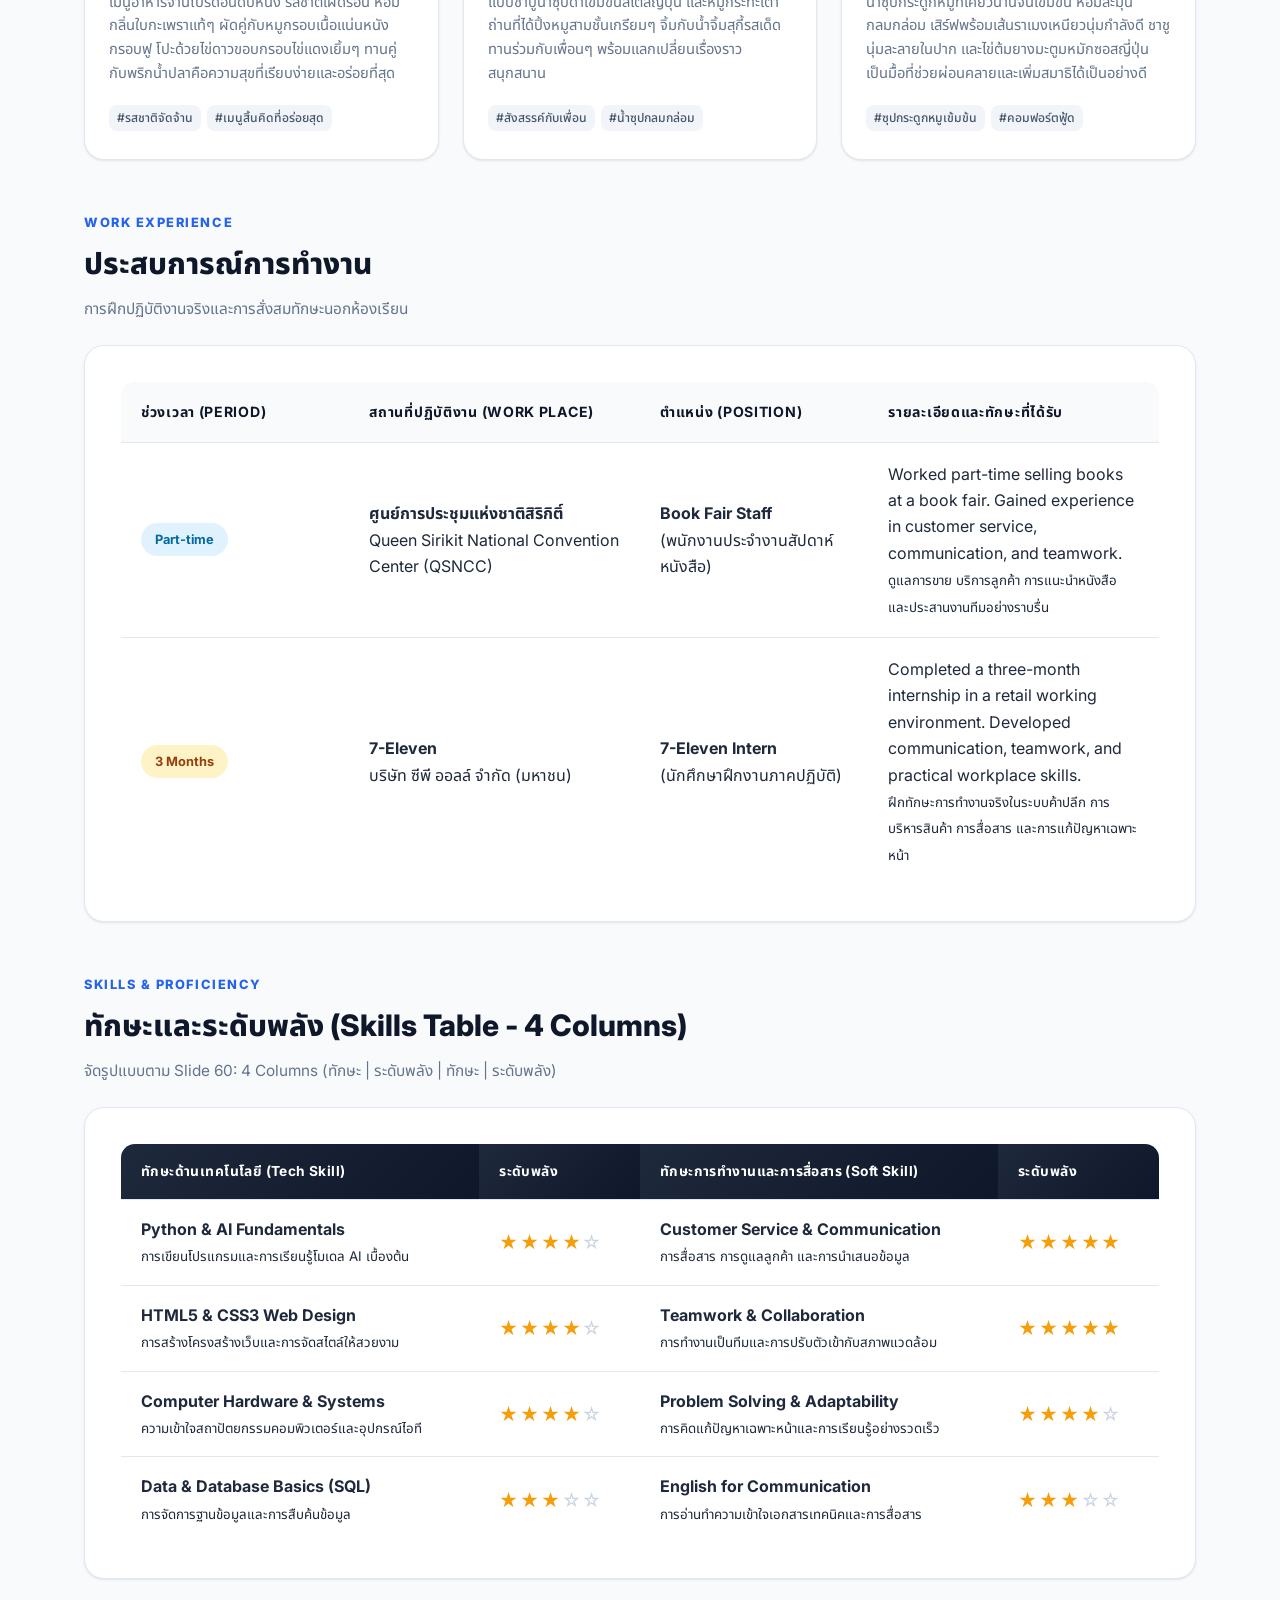
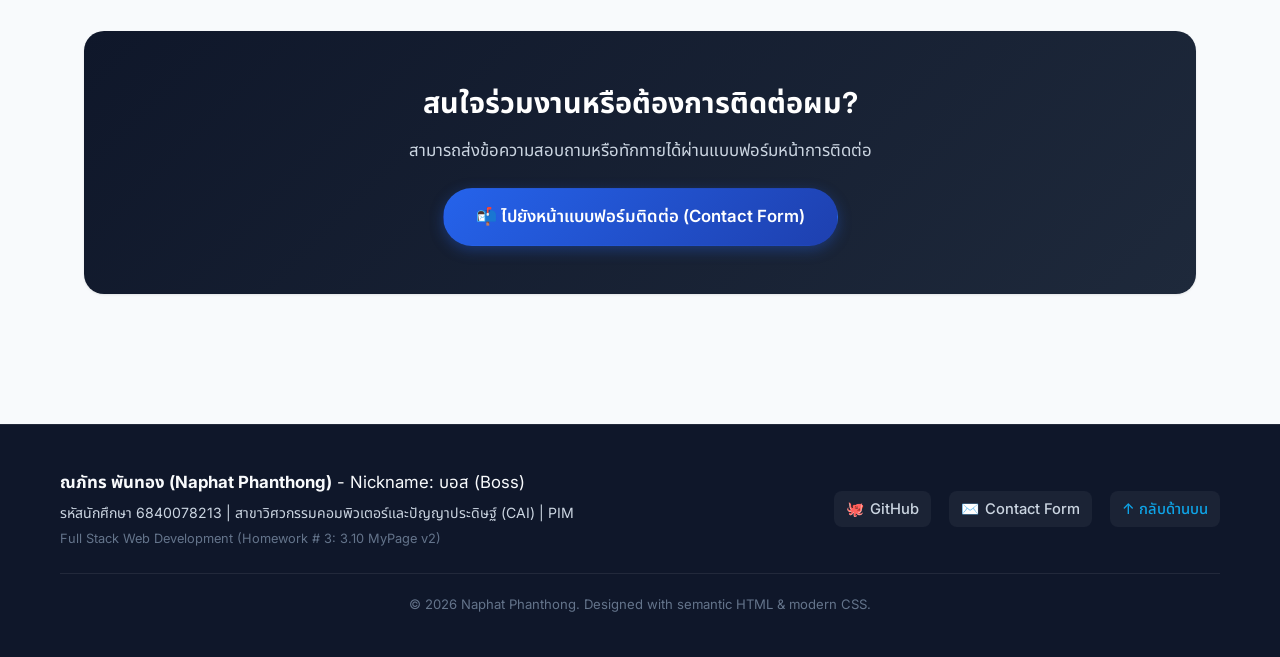
==== commit c6a2ff5f: "Clean up HTML by removing comments Removed unnecessary comments from the HTML structure to improve r" ====
--- a/index.html
+++ b/index.html
@@ -1,3 +1,4 @@
+
 <!doctype html>
 <html lang="th">
   <head>
@@ -5,14 +6,12 @@
     <meta name="viewport" content="width=device-width, initial-scale=1">
     <meta name="description" content="Resume & Profile v2 - Naphat Phanthong (บอส) นักศึกษา CAI สถาบันการจัดการปัญญาภิวัฒน์">
     <title>Naphat Phanthong | My Page v2 (Profile & Resume)</title>
-    <!-- Google Fonts: Inter & Noto Sans Thai -->
     <link rel="preconnect" href="https://fonts.googleapis.com">
     <link rel="preconnect" href="https://fonts.gstatic.com" crossorigin>
     <link href="https://fonts.googleapis.com/css2?family=Inter:wght@300;400;500;600;700;800&family=Noto+Sans+Thai:wght@300;400;500;600;700;800&display=swap" rel="stylesheet">
     <link rel="stylesheet" href="styles.css">
   </head>
   <body>
-    <!-- Top Navigation Bar -->
     <header class="site-header">
       <nav class="nav-container" aria-label="เมนูหลัก">
         <a class="nav-brand" href="index.html">
@@ -24,21 +23,16 @@
           <a href="#favourites" class="nav-link">อาหารโปรด</a>
           <a href="#experience" class="nav-link">ประสบการณ์</a>
           <a href="#skills" class="nav-link">ทักษะ</a>
-          <!-- Button เข้าสู่หน้าการติดต่อจาก index.html ตาม Requirement ข้อ 10 -->
           <a href="contact.html" class="btn btn-nav">ติดต่อฉัน (Contact)</a>
         </div>
       </nav>
     </header>
 
     <main class="main-content">
-      <!-- HERO / PROFILE SECTION -->
-      <!-- จัด layout ในรูปแบบ Table ตามข้อกำหนด slide 59 (2 - HTML) -->
       <section class="hero-section" aria-label="ข้อมูลโปรไฟล์">
         <div class="card hero-card">
-          <!-- Slide 59 Table Layout: Challenge ทำให้รูปกับ Text ห่างกันได้ด้วย CSS padding/border-spacing -->
           <table class="profile-layout-table" role="presentation">
             <tr>
-              <!-- Profile Picture Cell (ภาพทรงกลมตาม requirement) -->
               <td class="profile-img-cell">
                 <div class="avatar-wrapper">
                   <img src="pf.jpg" alt="รูปโปรไฟล์ของ ณภัทร พันทอง (Naphat Phanthong)" class="profile-img">
@@ -46,7 +40,6 @@
                 </div>
               </td>
 
-              <!-- Profile Details Cell -->
               <td class="profile-info-cell">
                 <div class="tag-row">
                   <span class="badge badge-accent">STUDENT PROFILE</span>
@@ -90,7 +83,6 @@
         </div>
       </section>
 
-      <!-- ABOUT ME SECTION -->
       <section id="about" class="content-section" aria-labelledby="about-title">
         <div class="section-header">
           <p class="section-eyebrow">ABOUT ME</p>
@@ -128,14 +120,12 @@
         </div>
       </section>
 
-      <!-- FAVOURITE FOODS SECTION (ใช้ ol หรือ ul บอกสิ่งที่ชอบทาน 3 อย่าง) -->
       <section id="favourites" class="content-section" aria-labelledby="favourites-title">
         <div class="section-header">
           <p class="section-eyebrow">FAVOURITE FOODS</p>
           <h2 id="favourites-title" class="section-title">3 สิ่งที่ตัวเองชอบทาน</h2>
           <p class="section-desc">เมนูโปรดเติมพลังสำหรับการเรียนและการโค้ดดิ้ง</p>
         </div>
-        <!-- ใช้ ol ตามข้อกำหนดของอาจารย์ -->
         <ol class="food-list">
           <li class="food-item">
             <div class="food-rank">01</div>
@@ -190,7 +180,6 @@
         </ol>
       </section>
 
-      <!-- EXPERIENCE SECTION -->
       <section id="experience" class="content-section" aria-labelledby="experience-title">
         <div class="section-header">
           <p class="section-eyebrow">WORK EXPERIENCE</p>
@@ -199,7 +188,6 @@
         </div>
         
         <div class="card experience-card">
-          <!-- ตารางแสดงประสบการณ์ตามแนวทาง Slide 60 (2 - HTML) -->
           <div class="table-responsive">
             <table class="experience-table">
               <thead>
@@ -251,8 +239,6 @@
         </div>
       </section>
 
-      <!-- SKILLS SECTION -->
-      <!-- กำหนดให้มี 4 column ใช้ Table ตามข้อกำหนด Slide 60 (2 - HTML) -->
       <section id="skills" class="content-section" aria-labelledby="skills-title">
         <div class="section-header">
           <p class="section-eyebrow">SKILLS &amp; PROFICIENCY</p>
@@ -262,7 +248,6 @@
 
         <div class="card skills-card">
           <div class="table-responsive">
-            <!-- 4 Column Table according to slide 60 requirement -->
             <table class="skills-table">
               <thead>
                 <tr>
@@ -359,7 +344,6 @@
         </div>
       </section>
 
-      <!-- CALL TO ACTION SECTION -->
       <section class="cta-section">
         <div class="card cta-card">
           <h2>สนใจร่วมงานหรือต้องการติดต่อผม?</h2>
@@ -369,7 +353,6 @@
       </section>
     </main>
 
-    <!-- FOOTER SECTION (ตามข้อกำหนด: ใส่ link Github และ contact.html) -->
     <footer class="site-footer">
       <div class="footer-container">
         <div class="footer-info">
--- a/styles.css
+++ b/styles.css
@@ -92,8 +92,9 @@
 }
 
 .nav-container {
-  max-width: 1160px;
-  margin: 0 auto;
+  width: 100%;
+  max-width: 100%;
+  margin: 0;
   padding: 14px 24px;
   display: flex;
   align-items: center;
